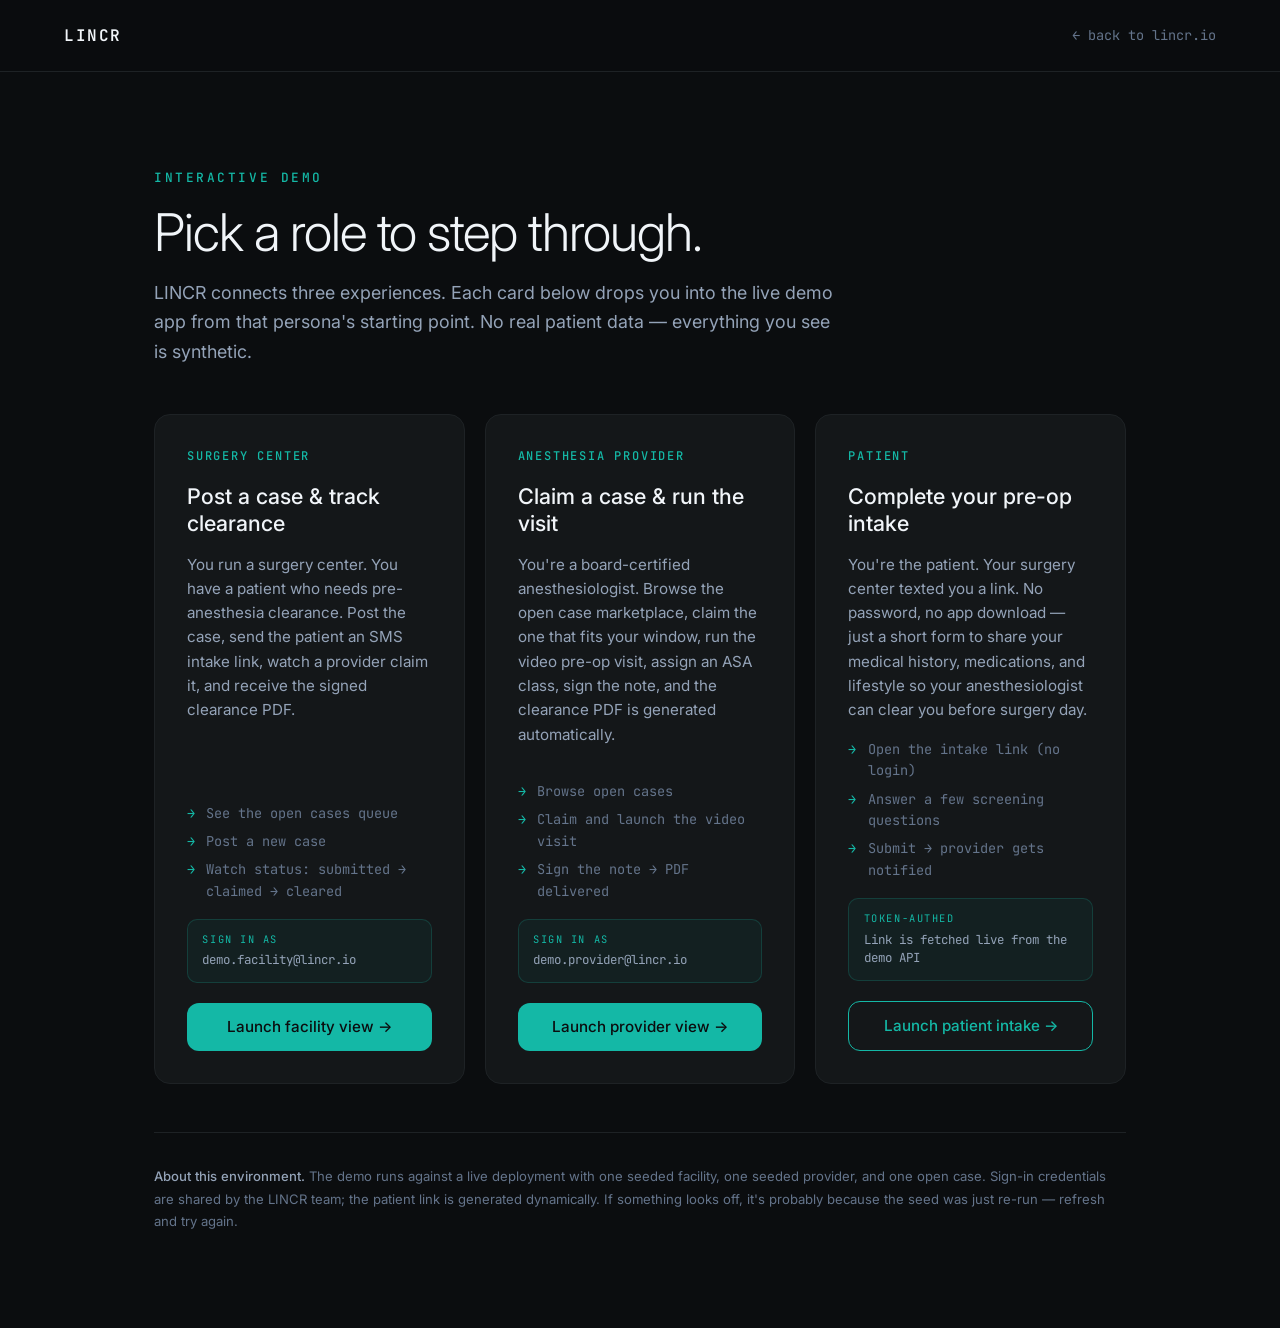
==== demo/index.html @ a6282ba3 "demo: add /demo role picker (facility / provider / patient) Three-card layout matching the landing s" ====
<!DOCTYPE html>
<html lang="en">
<head>
<meta charset="UTF-8">
<meta name="viewport" content="width=device-width, initial-scale=1.0">
<title>LINCR — Interactive Demo</title>
<meta name="description" content="Walk through LINCR as a surgery center, an anesthesia provider, or a patient. Live demo environment — no real patient data.">
<meta name="robots" content="noindex,nofollow">
<link rel="preconnect" href="https://fonts.googleapis.com">
<link rel="preconnect" href="https://fonts.gstatic.com" crossorigin>
<link href="https://fonts.googleapis.com/css2?family=Inter:wght@300;400;500;600;700&family=JetBrains+Mono:wght@400;500&display=swap" rel="stylesheet">
<style>
*,*::before,*::after{box-sizing:border-box;margin:0;padding:0}
html{-webkit-font-smoothing:antialiased;-moz-osx-font-smoothing:grayscale}
body{
  font-family:'Inter',system-ui,sans-serif;
  background:#0b0d0f;color:#f1f5f9;
  min-height:100vh;line-height:1.6;
}

/* ===== Tokens (match main site) ===== */
:root{
  --bg:#0b0d0f; --surface:#141719; --surface-2:#1a1d20;
  --border:#1e2225; --border-strong:#2a2f34;
  --accent:#14b8a6; --accent-hover:#0d9488; --accent-glow:rgba(20,184,166,.15);
  --text-primary:#f1f5f9; --text-secondary:#94a3b8; --text-muted:#64748b;
  --mono:'JetBrains Mono','Courier New',monospace;
}

a{color:inherit;text-decoration:none}
ul{list-style:none}

/* ===== Layout ===== */
.nav{
  height:72px;display:flex;align-items:center;
  padding:0 clamp(20px,5vw,80px);
  border-bottom:1px solid var(--border);
  background:rgba(11,13,15,.85);backdrop-filter:blur(10px);
  position:sticky;top:0;z-index:10;
}
.nav a.brand{
  font-family:var(--mono);font-size:1rem;font-weight:600;
  letter-spacing:.1em;color:var(--text-primary);
}
.nav a.brand:hover{color:var(--accent)}
.nav a.back{
  margin-left:auto;font-size:.85rem;color:var(--text-muted);
  font-family:var(--mono);
}
.nav a.back:hover{color:var(--text-secondary)}

main{
  max-width:1100px;margin:0 auto;
  padding:clamp(48px,8vw,96px) clamp(20px,5vw,80px);
}

/* ===== Header ===== */
.eyebrow{
  font-family:var(--mono);font-size:.8rem;font-weight:500;
  letter-spacing:.2em;text-transform:uppercase;color:var(--accent);
  margin-bottom:1rem;
}
h1{
  font-size:clamp(2rem,5vw,3.25rem);font-weight:300;line-height:1.1;
  color:var(--text-primary);margin-bottom:1rem;letter-spacing:-.02em;
}
.lede{
  font-size:clamp(1rem,1.4vw,1.15rem);color:var(--text-secondary);
  max-width:680px;line-height:1.65;
}

/* ===== Cards ===== */
.grid{
  display:grid;gap:1.25rem;margin-top:3rem;
  grid-template-columns:repeat(auto-fit,minmax(280px,1fr));
}
.card{
  background:var(--surface);
  border:1px solid var(--border);
  border-radius:16px;
  padding:clamp(24px,3vw,32px);
  display:flex;flex-direction:column;gap:1rem;
  transition:border-color .2s ease, transform .2s ease, background .2s ease;
  position:relative;
}
.card:hover{
  border-color:var(--accent);
  background:var(--surface-2);
  transform:translateY(-2px);
}
.card .role{
  font-family:var(--mono);font-size:.75rem;font-weight:500;
  letter-spacing:.15em;text-transform:uppercase;color:var(--accent);
}
.card h3{
  font-size:1.35rem;font-weight:500;color:var(--text-primary);
  line-height:1.25;
}
.card p{
  color:var(--text-secondary);font-size:.95rem;line-height:1.6;
  flex:1;
}
.card ul.steps{
  display:flex;flex-direction:column;gap:.4rem;
  font-size:.85rem;color:var(--text-muted);
  font-family:var(--mono);
}
.card ul.steps li{
  padding-left:1.2rem;position:relative;
}
.card ul.steps li::before{
  content:"\2192";position:absolute;left:0;color:var(--accent);
}
.card .hint{
  margin-top:auto;
  padding:.75rem .9rem;
  background:rgba(20,184,166,.06);
  border:1px solid rgba(20,184,166,.2);
  border-radius:10px;
  font-family:var(--mono);font-size:.78rem;color:var(--text-secondary);
  line-height:1.5;word-break:break-word;
}
.card .hint .label{
  display:block;font-size:.65rem;letter-spacing:.15em;text-transform:uppercase;
  color:var(--accent);margin-bottom:.25rem;
}
.card .cta{
  display:inline-flex;align-items:center;justify-content:center;gap:.5rem;
  margin-top:.25rem;
  font-weight:500;font-size:.95rem;
  padding:12px 20px;border-radius:12px;
  background:var(--accent);color:#0b0d0f;
  transition:background .2s ease;
  cursor:pointer;border:none;
}
.card .cta:hover{background:var(--accent-hover)}
.card .cta.ghost{
  background:transparent;color:var(--accent);
  border:1px solid var(--accent);
}
.card .cta.ghost:hover{background:rgba(20,184,166,.08);color:var(--accent)}
.card .cta[disabled]{
  background:var(--border);color:var(--text-muted);cursor:not-allowed;
  border-color:var(--border);
}

/* ===== Footer note ===== */
.footnote{
  margin-top:3rem;padding-top:2rem;
  border-top:1px solid var(--border);
  font-size:.82rem;color:var(--text-muted);line-height:1.7;
}
.footnote strong{color:var(--text-secondary);font-weight:500}

@media (max-width:640px){
  .grid{grid-template-columns:1fr}
  h1{font-size:2rem}
}
</style>
</head>
<body>

<nav class="nav">
  <a class="brand" href="/">LINCR</a>
  <a class="back" href="/">&larr; back to lincr.io</a>
</nav>

<main>
  <div class="eyebrow">Interactive Demo</div>
  <h1>Pick a role to step through.</h1>
  <p class="lede">
    LINCR connects three experiences. Each card below drops you into the live demo app from that persona's starting point. No real patient data &mdash; everything you see is synthetic.
  </p>

  <div class="grid">

    <!-- FACILITY -->
    <article class="card">
      <span class="role">Surgery Center</span>
      <h3>Post a case &amp; track clearance</h3>
      <p>
        You run a surgery center. You have a patient who needs pre-anesthesia clearance. Post the case, send the patient an SMS intake link, watch a provider claim it, and receive the signed clearance PDF.
      </p>
      <ul class="steps">
        <li>See the open cases queue</li>
        <li>Post a new case</li>
        <li>Watch status: submitted &rarr; claimed &rarr; cleared</li>
      </ul>
      <div class="hint">
        <span class="label">Sign in as</span>
        demo.facility@lincr.io
      </div>
      <a class="cta" href="https://app.lincr.io/sign-in" data-role="facility">
        Launch facility view &rarr;
      </a>
    </article>

    <!-- PROVIDER -->
    <article class="card">
      <span class="role">Anesthesia Provider</span>
      <h3>Claim a case &amp; run the visit</h3>
      <p>
        You're a board-certified anesthesiologist. Browse the open case marketplace, claim the one that fits your window, run the video pre-op visit, assign an ASA class, sign the note, and the clearance PDF is generated automatically.
      </p>
      <ul class="steps">
        <li>Browse open cases</li>
        <li>Claim and launch the video visit</li>
        <li>Sign the note &rarr; PDF delivered</li>
      </ul>
      <div class="hint">
        <span class="label">Sign in as</span>
        demo.provider@lincr.io
      </div>
      <a class="cta" href="https://app.lincr.io/sign-in" data-role="provider">
        Launch provider view &rarr;
      </a>
    </article>

    <!-- PATIENT -->
    <article class="card">
      <span class="role">Patient</span>
      <h3>Complete your pre-op intake</h3>
      <p>
        You're the patient. Your surgery center texted you a link. No password, no app download &mdash; just a short form to share your medical history, medications, and lifestyle so your anesthesiologist can clear you before surgery day.
      </p>
      <ul class="steps">
        <li>Open the intake link (no login)</li>
        <li>Answer a few screening questions</li>
        <li>Submit &rarr; provider gets notified</li>
      </ul>
      <div class="hint">
        <span class="label">Token-authed</span>
        Link is fetched live from the demo API
      </div>
      <a class="cta ghost" id="patientCta" href="#" data-role="patient">
        Launch patient intake &rarr;
      </a>
    </article>

  </div>

  <p class="footnote">
    <strong>About this environment.</strong> The demo runs against a live deployment with one seeded facility, one seeded provider, and one open case. Sign-in credentials are shared by the LINCR team; the patient link is generated dynamically. If something looks off, it's probably because the seed was just re-run &mdash; refresh and try again.
  </p>
</main>

<script>
  // Patient tile: fetch the live demo intake token at click time.
  // Falls back to a helpful "demo not up yet" state if the API is
  // unreachable or the backend isn't seeded.
  (function(){
    var API_BASE = "https://api.lincr.io";
    var btn = document.getElementById("patientCta");
    if (!btn) return;

    var fetchedHref = null;

    function setLoading() {
      btn.textContent = "Finding demo case\u2026";
      btn.setAttribute("disabled", "disabled");
    }
    function setReady() {
      btn.textContent = "Launch patient intake \u2192";
      btn.removeAttribute("disabled");
    }
    function setError(msg) {
      btn.textContent = msg;
      btn.setAttribute("disabled", "disabled");
    }

    btn.addEventListener("click", function(e){
      // If we've already resolved the href, let the native anchor navigation happen.
      if (fetchedHref) return;
      e.preventDefault();
      setLoading();
      fetch(API_BASE + "/api/demo/intake-link", { mode: "cors", credentials: "omit" })
        .then(function(r){
          if (!r.ok) throw new Error("status " + r.status);
          return r.json();
        })
        .then(function(data){
          if (!data || !data.patientAccessToken) throw new Error("no token");
          fetchedHref = "https://app.lincr.io/patient/" + encodeURIComponent(data.patientAccessToken);
          btn.setAttribute("href", fetchedHref);
          setReady();
          window.location.href = fetchedHref;
        })
        .catch(function(){
          setError("Demo not live yet \u2014 check back soon");
        });
    });
  })();
</script>

</body>
</html>
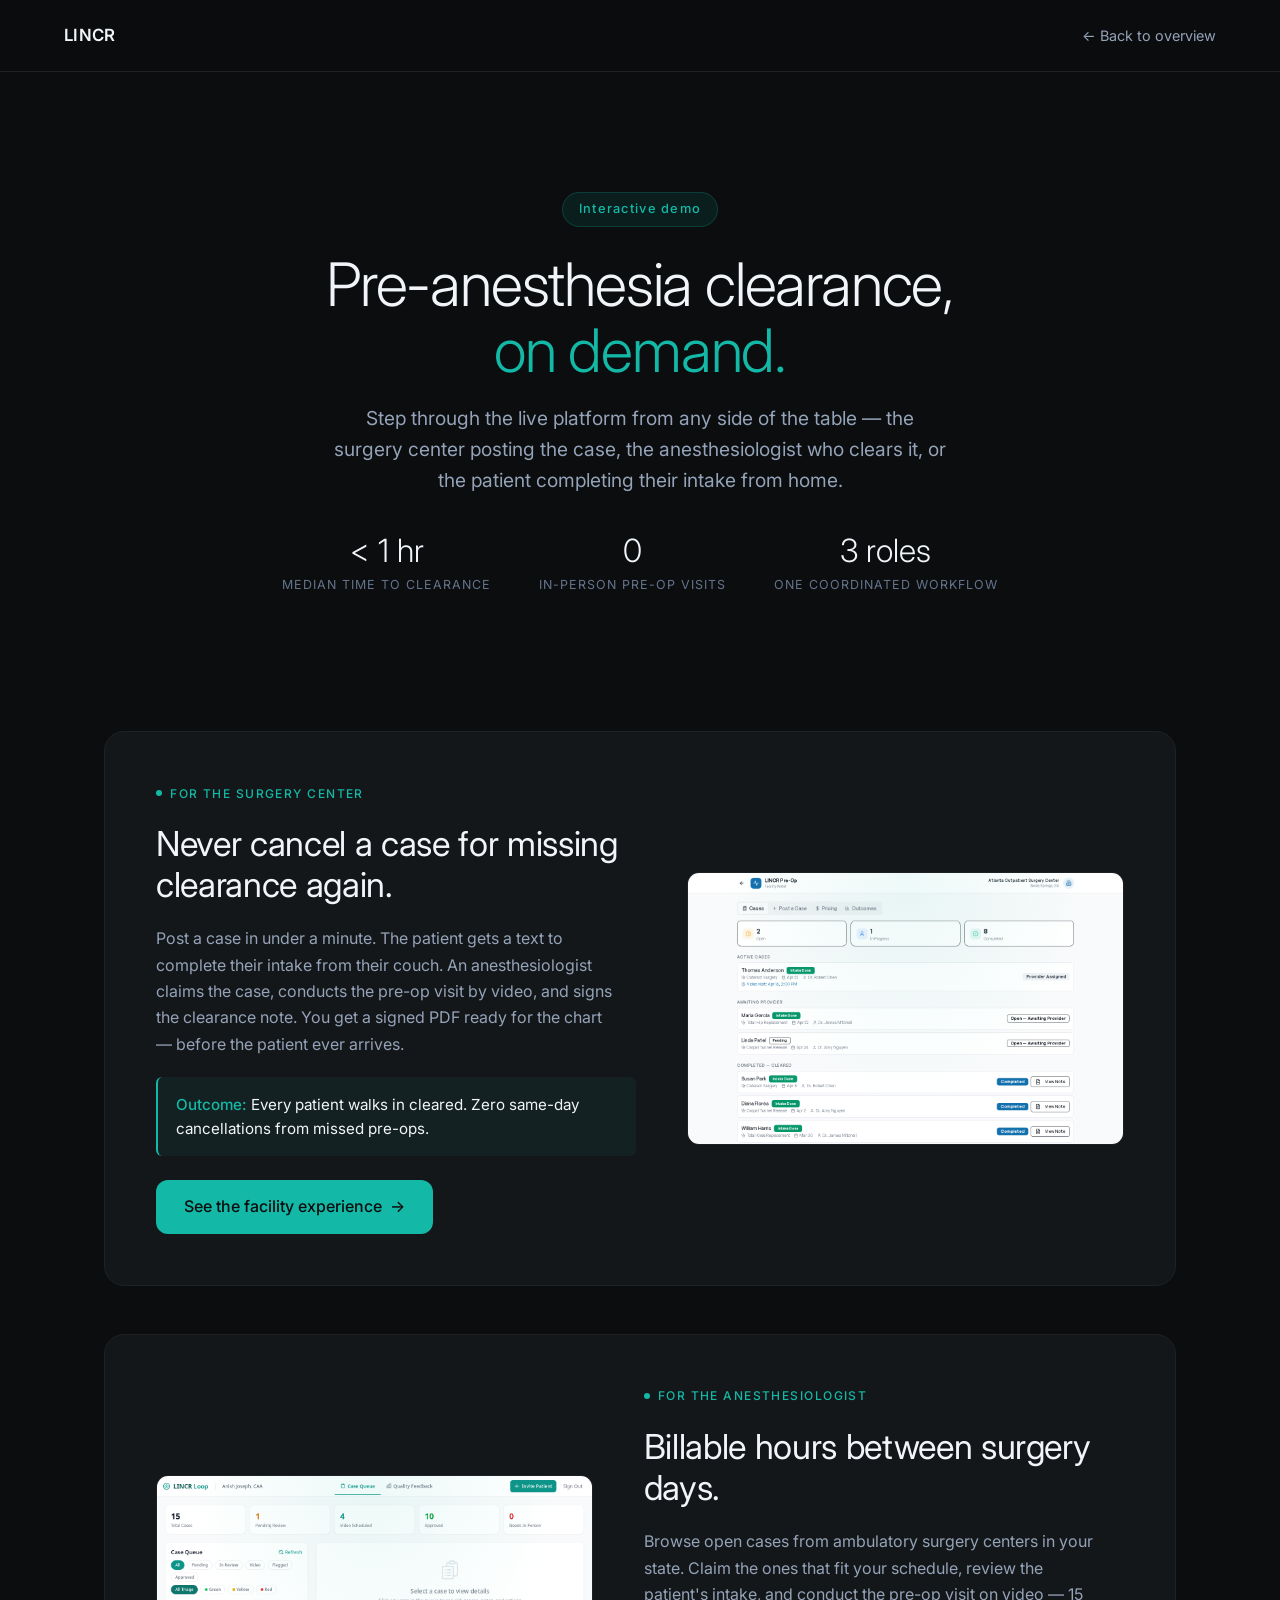
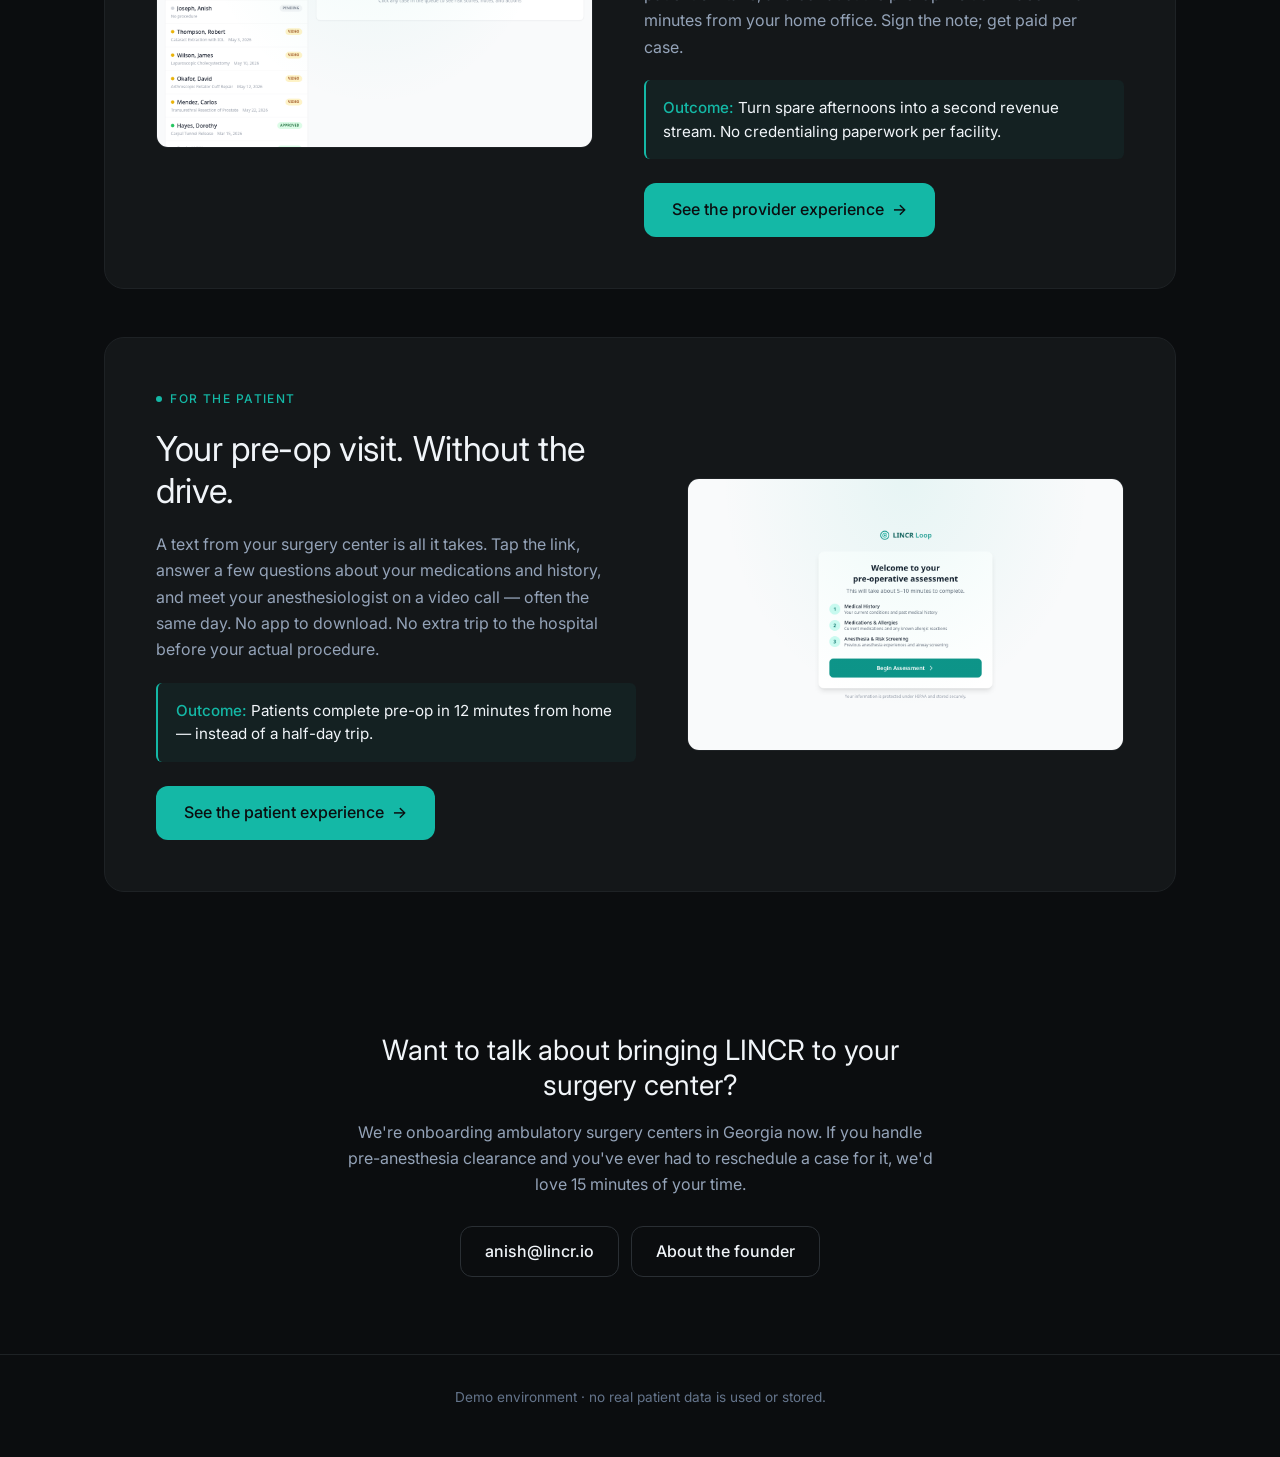
==== commit f1a5b131: "waitlist: add homepage sign-up + investor-grade /demo rebuild - index.html: new #waitlist section wi" ====
--- a/demo/index.html
+++ b/demo/index.html
@@ -3,158 +3,228 @@
 <head>
 <meta charset="UTF-8">
 <meta name="viewport" content="width=device-width, initial-scale=1.0">
-<title>LINCR — Interactive Demo</title>
-<meta name="description" content="Walk through LINCR as a surgery center, an anesthesia provider, or a patient. Live demo environment — no real patient data.">
+<title>LINCR — See the Platform Live</title>
+<meta name="description" content="Step through LINCR from any side of the table — the surgery center, the anesthesiologist, or the patient. See how pre-anesthesia clearance happens in hours instead of days.">
+<meta property="og:type" content="website">
+<meta property="og:title" content="LINCR — See the Platform Live">
+<meta property="og:description" content="Pre-anesthesia clearance, on demand. Step through the live platform from any role.">
+<meta property="og:url" content="https://lincr.io/demo">
 <meta name="robots" content="noindex,nofollow">
 <link rel="preconnect" href="https://fonts.googleapis.com">
 <link rel="preconnect" href="https://fonts.gstatic.com" crossorigin>
 <link href="https://fonts.googleapis.com/css2?family=Inter:wght@300;400;500;600;700&family=JetBrains+Mono:wght@400;500&display=swap" rel="stylesheet">
 <style>
 *,*::before,*::after{box-sizing:border-box;margin:0;padding:0}
-html{-webkit-font-smoothing:antialiased;-moz-osx-font-smoothing:grayscale}
+html{-webkit-font-smoothing:antialiased;-moz-osx-font-smoothing:grayscale;scroll-behavior:smooth}
 body{
   font-family:'Inter',system-ui,sans-serif;
   background:#0b0d0f;color:#f1f5f9;
-  min-height:100vh;line-height:1.6;
-}
-
-/* ===== Tokens (match main site) ===== */
+  min-height:100vh;line-height:1.6;font-weight:400;
+}
+img{max-width:100%;display:block}
+
 :root{
   --bg:#0b0d0f; --surface:#141719; --surface-2:#1a1d20;
   --border:#1e2225; --border-strong:#2a2f34;
-  --accent:#14b8a6; --accent-hover:#0d9488; --accent-glow:rgba(20,184,166,.15);
+  --accent:#14b8a6; --accent-hover:#0d9488;
   --text-primary:#f1f5f9; --text-secondary:#94a3b8; --text-muted:#64748b;
-  --mono:'JetBrains Mono','Courier New',monospace;
+  --mono:'JetBrains Mono',monospace;
 }
 
 a{color:inherit;text-decoration:none}
-ul{list-style:none}
-
-/* ===== Layout ===== */
+
+/* ===== Nav ===== */
 .nav{
-  height:72px;display:flex;align-items:center;
+  height:72px;display:flex;align-items:center;gap:2rem;
   padding:0 clamp(20px,5vw,80px);
   border-bottom:1px solid var(--border);
   background:rgba(11,13,15,.85);backdrop-filter:blur(10px);
   position:sticky;top:0;z-index:10;
 }
-.nav a.brand{
-  font-family:var(--mono);font-size:1rem;font-weight:600;
-  letter-spacing:.1em;color:var(--text-primary);
-}
-.nav a.brand:hover{color:var(--accent)}
-.nav a.back{
-  margin-left:auto;font-size:.85rem;color:var(--text-muted);
-  font-family:var(--mono);
-}
-.nav a.back:hover{color:var(--text-secondary)}
-
-main{
-  max-width:1100px;margin:0 auto;
-  padding:clamp(48px,8vw,96px) clamp(20px,5vw,80px);
-}
-
-/* ===== Header ===== */
-.eyebrow{
-  font-family:var(--mono);font-size:.8rem;font-weight:500;
-  letter-spacing:.2em;text-transform:uppercase;color:var(--accent);
-  margin-bottom:1rem;
-}
-h1{
-  font-size:clamp(2rem,5vw,3.25rem);font-weight:300;line-height:1.1;
-  color:var(--text-primary);margin-bottom:1rem;letter-spacing:-.02em;
-}
-.lede{
-  font-size:clamp(1rem,1.4vw,1.15rem);color:var(--text-secondary);
-  max-width:680px;line-height:1.65;
-}
-
-/* ===== Cards ===== */
-.grid{
-  display:grid;gap:1.25rem;margin-top:3rem;
-  grid-template-columns:repeat(auto-fit,minmax(280px,1fr));
-}
-.card{
+.nav .brand{
+  font-weight:600;font-size:1.05rem;letter-spacing:.02em;
+  color:var(--text-primary);
+}
+.nav .brand:hover{color:var(--accent)}
+.nav .back{
+  margin-left:auto;font-size:.9rem;color:var(--text-secondary);
+}
+.nav .back:hover{color:var(--text-primary)}
+
+/* ===== Hero ===== */
+.hero{
+  text-align:center;
+  padding:clamp(64px,10vw,120px) clamp(20px,5vw,80px) clamp(40px,6vw,72px);
+  max-width:880px;margin:0 auto;
+}
+.hero .eyebrow{
+  display:inline-block;
+  font-size:.8rem;font-weight:500;letter-spacing:.1em;
+  color:var(--accent);
+  background:rgba(20,184,166,.1);border:1px solid rgba(20,184,166,.2);
+  padding:.4rem 1rem;border-radius:999px;
+  margin-bottom:1.5rem;
+}
+.hero h1{
+  font-size:clamp(2.25rem,5.5vw,3.75rem);
+  font-weight:300;line-height:1.1;letter-spacing:-.02em;
+  margin-bottom:1.25rem;
+}
+.hero h1 em{
+  font-style:normal;color:var(--accent);
+}
+.hero .lede{
+  font-size:clamp(1.05rem,1.5vw,1.2rem);
+  color:var(--text-secondary);
+  max-width:620px;margin:0 auto;line-height:1.6;
+}
+.hero .stats{
+  display:flex;justify-content:center;gap:clamp(1.5rem,4vw,3rem);
+  margin-top:2.5rem;flex-wrap:wrap;
+}
+.hero .stat{text-align:center}
+.hero .stat .num{
+  font-size:clamp(1.5rem,2.5vw,2rem);
+  font-weight:300;color:var(--text-primary);
+  display:block;line-height:1;
+}
+.hero .stat .lbl{
+  font-size:.78rem;color:var(--text-muted);
+  letter-spacing:.08em;text-transform:uppercase;
+  margin-top:.5rem;display:block;
+}
+
+/* ===== Personas ===== */
+.personas{
+  max-width:1200px;margin:0 auto;
+  padding:clamp(32px,5vw,64px) clamp(20px,5vw,80px);
+  display:flex;flex-direction:column;gap:clamp(32px,4vw,48px);
+}
+
+.persona{
+  display:grid;
+  grid-template-columns:1.1fr 1fr;
+  gap:clamp(24px,4vw,56px);
+  align-items:center;
   background:var(--surface);
   border:1px solid var(--border);
-  border-radius:16px;
-  padding:clamp(24px,3vw,32px);
-  display:flex;flex-direction:column;gap:1rem;
-  transition:border-color .2s ease, transform .2s ease, background .2s ease;
+  border-radius:20px;
+  padding:clamp(28px,4vw,56px);
+  transition:border-color .25s ease;
+}
+.persona:hover{border-color:var(--border-strong)}
+.persona.reverse{grid-template-columns:1fr 1.1fr}
+.persona.reverse .copy{order:2}
+.persona.reverse .visual{order:1}
+
+.persona .copy{display:flex;flex-direction:column;gap:1.25rem}
+.persona .tag{
+  display:inline-flex;align-items:center;gap:.5rem;
+  font-size:.75rem;font-weight:500;letter-spacing:.12em;
+  text-transform:uppercase;color:var(--accent);
+  align-self:flex-start;
+}
+.persona .tag::before{
+  content:"";width:6px;height:6px;border-radius:50%;
+  background:var(--accent);
+}
+.persona h2{
+  font-size:clamp(1.6rem,3vw,2.15rem);
+  font-weight:400;line-height:1.2;letter-spacing:-.01em;
+  color:var(--text-primary);
+}
+.persona .desc{
+  color:var(--text-secondary);font-size:1rem;line-height:1.65;
+  max-width:460px;
+}
+.persona .outcome{
+  display:flex;gap:.75rem;align-items:flex-start;
+  padding:1rem 1.1rem;
+  background:rgba(20,184,166,.06);
+  border-left:2px solid var(--accent);
+  border-radius:6px;
+  font-size:.95rem;color:var(--text-primary);
+  line-height:1.55;
+}
+.persona .outcome strong{color:var(--accent);font-weight:500}
+
+.persona .cta{
+  display:inline-flex;align-items:center;gap:.5rem;
+  align-self:flex-start;
+  font-size:1rem;font-weight:500;
+  padding:14px 28px;border-radius:12px;
+  background:var(--accent);color:#0b0d0f;
+  border:none;cursor:pointer;
+  transition:all .2s ease;
+  margin-top:.25rem;
+}
+.persona .cta:hover{background:var(--accent-hover);transform:translateY(-1px)}
+.persona .cta[disabled]{
+  background:var(--surface-2);color:var(--text-muted);
+  cursor:wait;transform:none;
+}
+.persona .cta .arrow{transition:transform .2s ease}
+.persona .cta:hover .arrow{transform:translateX(3px)}
+
+.persona .visual{
   position:relative;
-}
-.card:hover{
-  border-color:var(--accent);
+  border-radius:12px;overflow:hidden;
   background:var(--surface-2);
-  transform:translateY(-2px);
-}
-.card .role{
-  font-family:var(--mono);font-size:.75rem;font-weight:500;
-  letter-spacing:.15em;text-transform:uppercase;color:var(--accent);
-}
-.card h3{
-  font-size:1.35rem;font-weight:500;color:var(--text-primary);
-  line-height:1.25;
-}
-.card p{
-  color:var(--text-secondary);font-size:.95rem;line-height:1.6;
-  flex:1;
-}
-.card ul.steps{
-  display:flex;flex-direction:column;gap:.4rem;
-  font-size:.85rem;color:var(--text-muted);
-  font-family:var(--mono);
-}
-.card ul.steps li{
-  padding-left:1.2rem;position:relative;
-}
-.card ul.steps li::before{
-  content:"\2192";position:absolute;left:0;color:var(--accent);
-}
-.card .hint{
-  margin-top:auto;
-  padding:.75rem .9rem;
-  background:rgba(20,184,166,.06);
-  border:1px solid rgba(20,184,166,.2);
-  border-radius:10px;
-  font-family:var(--mono);font-size:.78rem;color:var(--text-secondary);
-  line-height:1.5;word-break:break-word;
-}
-.card .hint .label{
-  display:block;font-size:.65rem;letter-spacing:.15em;text-transform:uppercase;
-  color:var(--accent);margin-bottom:.25rem;
-}
-.card .cta{
-  display:inline-flex;align-items:center;justify-content:center;gap:.5rem;
-  margin-top:.25rem;
-  font-weight:500;font-size:.95rem;
-  padding:12px 20px;border-radius:12px;
-  background:var(--accent);color:#0b0d0f;
-  transition:background .2s ease;
-  cursor:pointer;border:none;
-}
-.card .cta:hover{background:var(--accent-hover)}
-.card .cta.ghost{
-  background:transparent;color:var(--accent);
-  border:1px solid var(--accent);
-}
-.card .cta.ghost:hover{background:rgba(20,184,166,.08);color:var(--accent)}
-.card .cta[disabled]{
-  background:var(--border);color:var(--text-muted);cursor:not-allowed;
-  border-color:var(--border);
-}
-
-/* ===== Footer note ===== */
-.footnote{
-  margin-top:3rem;padding-top:2rem;
+  border:1px solid var(--border);
+  aspect-ratio:16/10;
+}
+.persona .visual img{
+  width:100%;height:100%;object-fit:cover;object-position:top center;
+}
+.persona .visual .glow{
+  position:absolute;inset:0;
+  background:radial-gradient(ellipse at top,rgba(20,184,166,.08),transparent 60%);
+  pointer-events:none;
+}
+
+/* ===== Closer ===== */
+.closer{
+  text-align:center;
+  padding:clamp(48px,6vw,80px) clamp(20px,5vw,80px);
+  max-width:720px;margin:0 auto;
+}
+.closer h3{
+  font-size:clamp(1.4rem,2.5vw,1.75rem);
+  font-weight:400;line-height:1.25;
+  color:var(--text-primary);margin-bottom:1rem;
+}
+.closer p{
+  color:var(--text-secondary);font-size:1rem;
+  line-height:1.65;margin-bottom:1.75rem;
+}
+.closer .cta-row{display:flex;gap:.75rem;justify-content:center;flex-wrap:wrap}
+.closer .btn-ghost{
+  padding:12px 24px;border-radius:12px;
+  border:1px solid var(--border-strong);
+  color:var(--text-primary);font-weight:500;
+  transition:all .2s ease;
+}
+.closer .btn-ghost:hover{border-color:var(--accent);color:var(--accent)}
+
+footer{
+  padding:2rem clamp(20px,5vw,80px) 3rem;
   border-top:1px solid var(--border);
-  font-size:.82rem;color:var(--text-muted);line-height:1.7;
-}
-.footnote strong{color:var(--text-secondary);font-weight:500}
-
-@media (max-width:640px){
-  .grid{grid-template-columns:1fr}
-  h1{font-size:2rem}
+  text-align:center;
+  color:var(--text-muted);font-size:.85rem;
+}
+
+/* ===== Responsive ===== */
+@media (max-width:840px){
+  .persona, .persona.reverse{
+    grid-template-columns:1fr;
+    gap:1.75rem;
+  }
+  .persona.reverse .copy{order:1}
+  .persona.reverse .visual{order:2}
+  .persona .visual{aspect-ratio:16/11}
+}
+@media (max-width:480px){
+  .hero .stats{gap:1.25rem}
 }
 </style>
 </head>
@@ -162,117 +232,139 @@
 
 <nav class="nav">
   <a class="brand" href="/">LINCR</a>
-  <a class="back" href="/">&larr; back to lincr.io</a>
+  <a class="back" href="/">&larr; Back to overview</a>
 </nav>
 
-<main>
-  <div class="eyebrow">Interactive Demo</div>
-  <h1>Pick a role to step through.</h1>
+<!-- ===== HERO ===== -->
+<section class="hero">
+  <span class="eyebrow">Interactive demo</span>
+  <h1>Pre-anesthesia clearance,<br/><em>on demand.</em></h1>
   <p class="lede">
-    LINCR connects three experiences. Each card below drops you into the live demo app from that persona's starting point. No real patient data &mdash; everything you see is synthetic.
+    Step through the live platform from any side of the table &mdash; the surgery center posting the case, the anesthesiologist who clears it, or the patient completing their intake from home.
   </p>
 
-  <div class="grid">
-
-    <!-- FACILITY -->
-    <article class="card">
-      <span class="role">Surgery Center</span>
-      <h3>Post a case &amp; track clearance</h3>
-      <p>
-        You run a surgery center. You have a patient who needs pre-anesthesia clearance. Post the case, send the patient an SMS intake link, watch a provider claim it, and receive the signed clearance PDF.
+  <div class="stats">
+    <div class="stat">
+      <span class="num">&lt; 1 hr</span>
+      <span class="lbl">Median time to clearance</span>
+    </div>
+    <div class="stat">
+      <span class="num">0</span>
+      <span class="lbl">In-person pre-op visits</span>
+    </div>
+    <div class="stat">
+      <span class="num">3 roles</span>
+      <span class="lbl">One coordinated workflow</span>
+    </div>
+  </div>
+</section>
+
+<!-- ===== PERSONAS ===== -->
+<section class="personas">
+
+  <!-- FACILITY -->
+  <article class="persona">
+    <div class="copy">
+      <span class="tag">For the surgery center</span>
+      <h2>Never cancel a case for missing clearance again.</h2>
+      <p class="desc">
+        Post a case in under a minute. The patient gets a text to complete their intake from their couch. An anesthesiologist claims the case, conducts the pre-op visit by video, and signs the clearance note. You get a signed PDF ready for the chart &mdash; before the patient ever arrives.
       </p>
-      <ul class="steps">
-        <li>See the open cases queue</li>
-        <li>Post a new case</li>
-        <li>Watch status: submitted &rarr; claimed &rarr; cleared</li>
-      </ul>
-      <div class="hint">
-        <span class="label">Sign in as</span>
-        demo.facility@lincr.io
+      <div class="outcome">
+        <span><strong>Outcome:</strong> Every patient walks in cleared. Zero same-day cancellations from missed pre-ops.</span>
       </div>
       <a class="cta" href="https://app.lincr.io/sign-in" data-role="facility">
-        Launch facility view &rarr;
+        See the facility experience
+        <span class="arrow">&rarr;</span>
       </a>
-    </article>
-
-    <!-- PROVIDER -->
-    <article class="card">
-      <span class="role">Anesthesia Provider</span>
-      <h3>Claim a case &amp; run the visit</h3>
-      <p>
-        You're a board-certified anesthesiologist. Browse the open case marketplace, claim the one that fits your window, run the video pre-op visit, assign an ASA class, sign the note, and the clearance PDF is generated automatically.
+    </div>
+    <div class="visual">
+      <img src="../images/facility-4-cases.png" alt="LINCR facility dashboard showing active cases awaiting clearance" loading="lazy">
+      <div class="glow"></div>
+    </div>
+  </article>
+
+  <!-- PROVIDER -->
+  <article class="persona reverse">
+    <div class="copy">
+      <span class="tag">For the anesthesiologist</span>
+      <h2>Billable hours between surgery days.</h2>
+      <p class="desc">
+        Browse open cases from ambulatory surgery centers in your state. Claim the ones that fit your schedule, review the patient's intake, and conduct the pre-op visit on video &mdash; 15 minutes from your home office. Sign the note; get paid per case.
       </p>
-      <ul class="steps">
-        <li>Browse open cases</li>
-        <li>Claim and launch the video visit</li>
-        <li>Sign the note &rarr; PDF delivered</li>
-      </ul>
-      <div class="hint">
-        <span class="label">Sign in as</span>
-        demo.provider@lincr.io
+      <div class="outcome">
+        <span><strong>Outcome:</strong> Turn spare afternoons into a second revenue stream. No credentialing paperwork per facility.</span>
       </div>
       <a class="cta" href="https://app.lincr.io/sign-in" data-role="provider">
-        Launch provider view &rarr;
+        See the provider experience
+        <span class="arrow">&rarr;</span>
       </a>
-    </article>
-
-    <!-- PATIENT -->
-    <article class="card">
-      <span class="role">Patient</span>
-      <h3>Complete your pre-op intake</h3>
-      <p>
-        You're the patient. Your surgery center texted you a link. No password, no app download &mdash; just a short form to share your medical history, medications, and lifestyle so your anesthesiologist can clear you before surgery day.
+    </div>
+    <div class="visual">
+      <img src="../provider-2-dashboard.png" alt="LINCR provider dashboard showing marketplace of open cases and active claims" loading="lazy">
+      <div class="glow"></div>
+    </div>
+  </article>
+
+  <!-- PATIENT -->
+  <article class="persona">
+    <div class="copy">
+      <span class="tag">For the patient</span>
+      <h2>Your pre-op visit. Without the drive.</h2>
+      <p class="desc">
+        A text from your surgery center is all it takes. Tap the link, answer a few questions about your medications and history, and meet your anesthesiologist on a video call &mdash; often the same day. No app to download. No extra trip to the hospital before your actual procedure.
       </p>
-      <ul class="steps">
-        <li>Open the intake link (no login)</li>
-        <li>Answer a few screening questions</li>
-        <li>Submit &rarr; provider gets notified</li>
-      </ul>
-      <div class="hint">
-        <span class="label">Token-authed</span>
-        Link is fetched live from the demo API
+      <div class="outcome">
+        <span><strong>Outcome:</strong> Patients complete pre-op in 12 minutes from home &mdash; instead of a half-day trip.</span>
       </div>
-      <a class="cta ghost" id="patientCta" href="#" data-role="patient">
-        Launch patient intake &rarr;
+      <a class="cta" id="patientCta" href="#" data-role="patient">
+        See the patient experience
+        <span class="arrow">&rarr;</span>
       </a>
-    </article>
-
+    </div>
+    <div class="visual">
+      <img src="../patient-4-welcome.png" alt="LINCR patient intake flow welcome screen on a mobile device" loading="lazy">
+      <div class="glow"></div>
+    </div>
+  </article>
+
+</section>
+
+<!-- ===== CLOSER ===== -->
+<section class="closer">
+  <h3>Want to talk about bringing LINCR to your surgery center?</h3>
+  <p>
+    We're onboarding ambulatory surgery centers in Georgia now. If you handle pre-anesthesia clearance and you've ever had to reschedule a case for it, we'd love 15 minutes of your time.
+  </p>
+  <div class="cta-row">
+    <a class="btn-ghost" href="mailto:anish@lincr.io?subject=LINCR%20%E2%80%94%20interested%20in%20a%20conversation">
+      anish@lincr.io
+    </a>
+    <a class="btn-ghost" href="/#founder">About the founder</a>
   </div>
-
-  <p class="footnote">
-    <strong>About this environment.</strong> The demo runs against a live deployment with one seeded facility, one seeded provider, and one open case. Sign-in credentials are shared by the LINCR team; the patient link is generated dynamically. If something looks off, it's probably because the seed was just re-run &mdash; refresh and try again.
-  </p>
-</main>
+</section>
+
+<footer>
+  Demo environment &middot; no real patient data is used or stored.
+</footer>
 
 <script>
-  // Patient tile: fetch the live demo intake token at click time.
-  // Falls back to a helpful "demo not up yet" state if the API is
-  // unreachable or the backend isn't seeded.
+  // Patient CTA: fetch the current demo intake token at click time so the
+  // deep-link survives re-seeds. Graceful fallback if the API isn't reachable.
   (function(){
     var API_BASE = "https://api.lincr.io";
     var btn = document.getElementById("patientCta");
     if (!btn) return;
 
-    var fetchedHref = null;
-
-    function setLoading() {
-      btn.textContent = "Finding demo case\u2026";
+    var resolvedHref = null;
+
+    btn.addEventListener("click", function(e){
+      if (resolvedHref) return; // already resolved, let the anchor navigate
+      e.preventDefault();
+      var originalHTML = btn.innerHTML;
       btn.setAttribute("disabled", "disabled");
-    }
-    function setReady() {
-      btn.textContent = "Launch patient intake \u2192";
-      btn.removeAttribute("disabled");
-    }
-    function setError(msg) {
-      btn.textContent = msg;
-      btn.setAttribute("disabled", "disabled");
-    }
-
-    btn.addEventListener("click", function(e){
-      // If we've already resolved the href, let the native anchor navigation happen.
-      if (fetchedHref) return;
-      e.preventDefault();
-      setLoading();
+      btn.innerHTML = "Loading\u2026";
+
       fetch(API_BASE + "/api/demo/intake-link", { mode: "cors", credentials: "omit" })
         .then(function(r){
           if (!r.ok) throw new Error("status " + r.status);
@@ -280,13 +372,14 @@
         })
         .then(function(data){
           if (!data || !data.patientAccessToken) throw new Error("no token");
-          fetchedHref = "https://app.lincr.io/patient/" + encodeURIComponent(data.patientAccessToken);
-          btn.setAttribute("href", fetchedHref);
-          setReady();
-          window.location.href = fetchedHref;
+          resolvedHref = "https://app.lincr.io/patient/" + encodeURIComponent(data.patientAccessToken);
+          btn.setAttribute("href", resolvedHref);
+          btn.innerHTML = originalHTML;
+          btn.removeAttribute("disabled");
+          window.location.href = resolvedHref;
         })
         .catch(function(){
-          setError("Demo not live yet \u2014 check back soon");
+          btn.innerHTML = "Demo starting soon \u2014 check back shortly";
         });
     });
   })();
